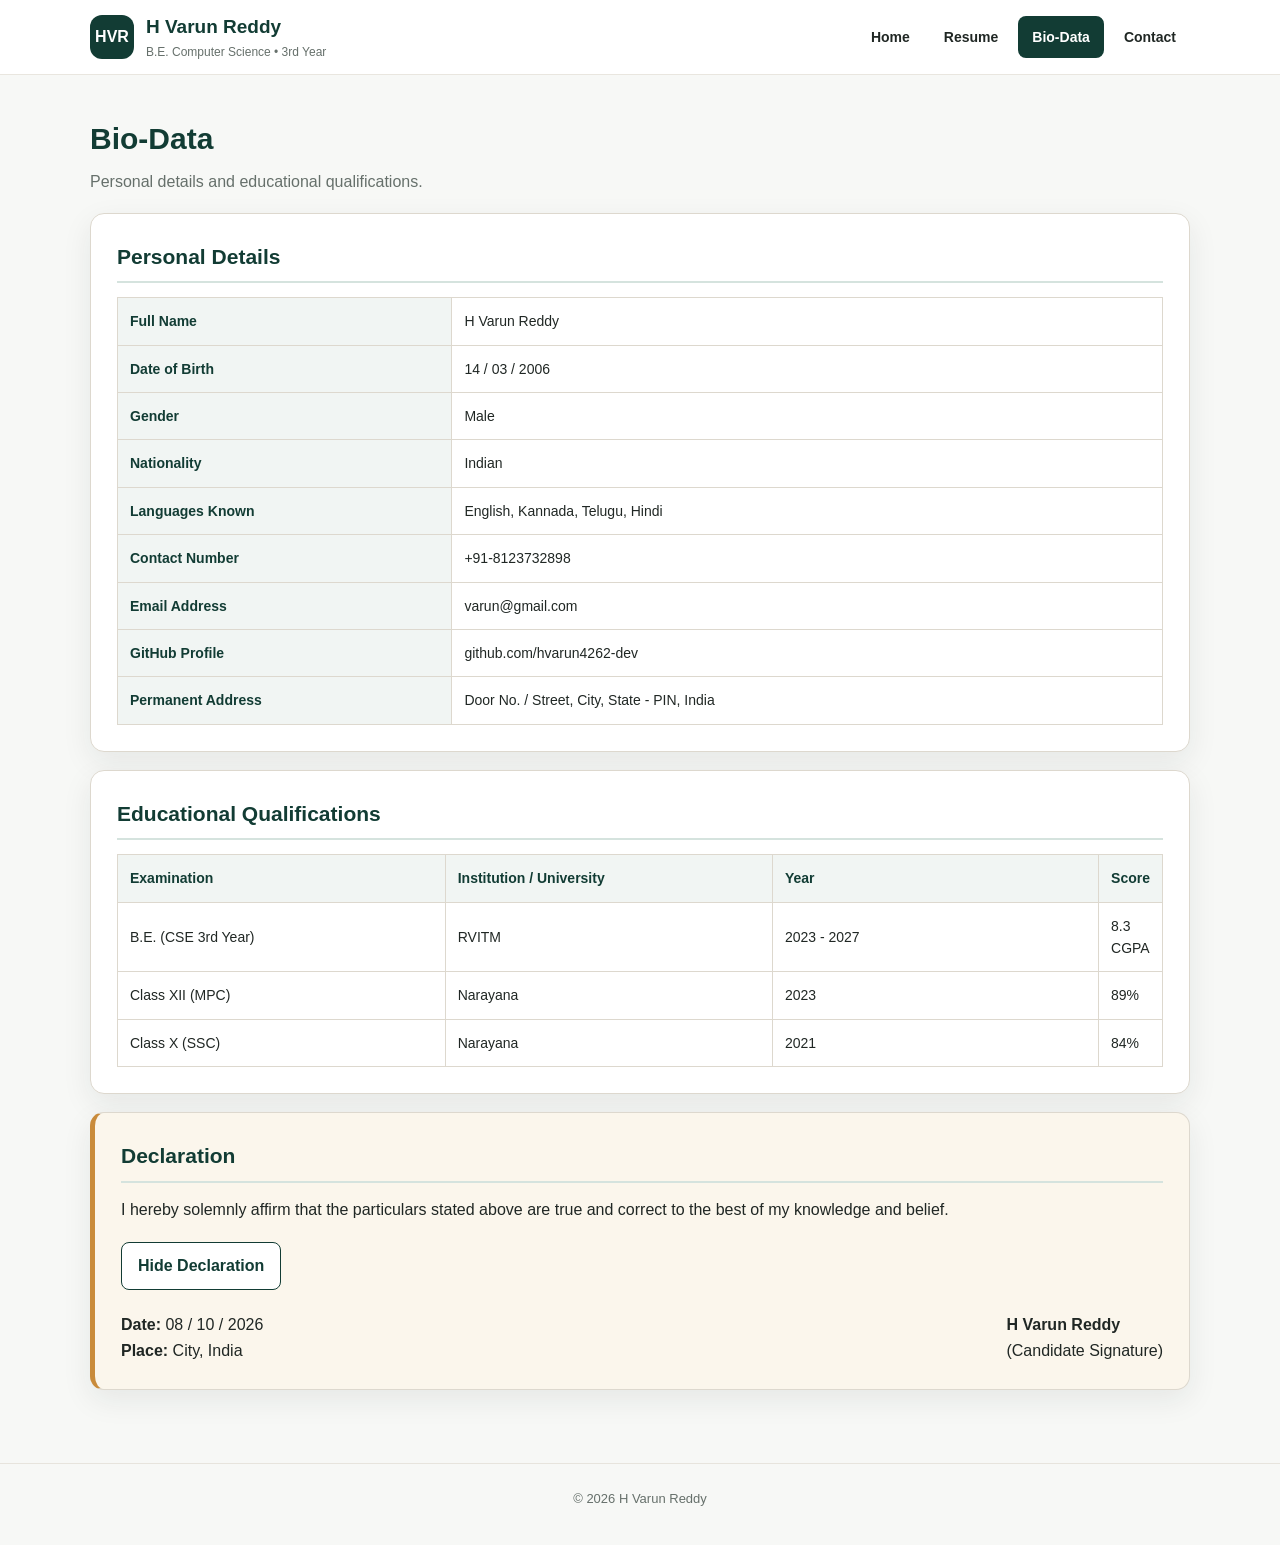
==== biodata.html @ 34ede999 "first commit" ====
<!DOCTYPE html>
<html lang="en">

<head>

    <meta charset="UTF-8">

    <meta name="viewport"
          content="width=device-width, initial-scale=1.0">

    <title>Bio-Data | H Varun Reddy</title>

    <link rel="stylesheet"
          href="style.css">

</head>

<body>


    <!-- Header -->
    <header>

        <div class="container navbar">

            <div class="brand">

                <div class="logo">
                    HVR
                </div>

                <div>

                    <h1>
                        H Varun Reddy
                    </h1>

                    <p>
                        B.E. Computer Science • 3rd Year
                    </p>

                </div>

            </div>


            <!-- Navigation -->
            <nav>

                <ul class="nav-links">

                    <li>
                        <a href="index.html">
                            Home
                        </a>
                    </li>

                    <li>
                        <a href="resume.html">
                            Resume
                        </a>
                    </li>

                    <li>
                        <a href="biodata.html"
                           class="active">

                            Bio-Data

                        </a>
                    </li>

                    <li>
                        <a href="contact.html">
                            Contact
                        </a>
                    </li>

                </ul>

            </nav>

        </div>

    </header>


    <!-- Main -->
    <main class="container">


        <!-- Heading -->
        <section class="page-heading">

            <h2>
                Bio-Data
            </h2>

            <p>
                Personal details and educational qualifications.
            </p>

        </section>


        <!-- Personal Details -->
        <section class="card">

            <h2 class="card-title">
                Personal Details
            </h2>


            <div class="table-wrap">

                <table>

                    <tr>

                        <th>
                            Full Name
                        </th>

                        <td>
                            H Varun Reddy
                        </td>

                    </tr>


                    <tr>

                        <th>
                            Date of Birth
                        </th>

                        <td>
                            14 / 03 / 2006
                        </td>

                    </tr>


                    <tr>

                        <th>
                            Gender
                        </th>

                        <td>
                            Male
                        </td>

                    </tr>


                    <tr>

                        <th>
                            Nationality
                        </th>

                        <td>
                            Indian
                        </td>

                    </tr>


                    <tr>

                        <th>
                            Languages Known
                        </th>

                        <td>
                            English, Kannada, Telugu, Hindi
                        </td>

                    </tr>


                    <tr>

                        <th>
                            Contact Number
                        </th>

                        <td>
                            +91-8123732898
                        </td>

                    </tr>


                    <tr>

                        <th>
                            Email Address
                        </th>

                        <td>
                            varun@gmail.com
                        </td>

                    </tr>


                    <tr>

                        <th>
                            GitHub Profile
                        </th>

                        <td>

                            <a href="https://github.com/hvarun4262-dev"
                               target="_blank">

                                github.com/hvarun4262-dev

                            </a>

                        </td>

                    </tr>


                    <tr>

                        <th>
                            Permanent Address
                        </th>

                        <td>
                            Door No. / Street, City,
                            State - PIN, India
                        </td>

                    </tr>

                </table>

            </div>

        </section>


        <!-- Educational Qualification -->
        <section class="card">

            <h2 class="card-title">
                Educational Qualifications
            </h2>


            <div class="table-wrap">

                <table>

                    <thead>

                        <tr>

                            <th>
                                Examination
                            </th>

                            <th>
                                Institution / University
                            </th>

                            <th>
                                Year
                            </th>

                            <th>
                                Score
                            </th>

                        </tr>

                    </thead>


                    <tbody>

                        <tr>

                            <td>
                                B.E. (CSE 3rd Year)
                            </td>

                            <td>
                                RVITM
                            </td>

                            <td>
                                2023 - 2027
                            </td>

                            <td>
                                8.3 CGPA
                            </td>

                        </tr>


                        <tr>

                            <td>
                                Class XII (MPC)
                            </td>

                            <td>
                                Narayana
                            </td>

                            <td>
                                2023
                            </td>

                            <td>
                                89%
                            </td>

                        </tr>


                        <tr>

                            <td>
                                Class X (SSC)
                            </td>

                            <td>
                                Narayana
                            </td>

                            <td>
                                2021
                            </td>

                            <td>
                                84%
                            </td>

                        </tr>

                    </tbody>

                </table>

            </div>

        </section>


        <!-- Declaration -->
        <section class="card declaration">

            <h2 class="card-title">
                Declaration
            </h2>

            <p id="declarationText">

                I hereby solemnly affirm that the particulars
                stated above are true and correct to the best of
                my knowledge and belief.

            </p>


            <div class="button-row">

                <button
                    class="btn"
                    id="toggleDeclaration"
                    type="button">

                    Hide Declaration

                </button>

            </div>


            <div class="signature-area">

                <div>

                    <p>
                        <strong>Date:</strong>
                        08 / 10 / 2026
                    </p>

                    <p>
                        <strong>Place:</strong>
                        City, India
                    </p>

                </div>


                <div>

                    <p>
                        <strong>
                            H Varun Reddy
                        </strong>
                    </p>

                    <p>
                        (Candidate Signature)
                    </p>

                </div>

            </div>

        </section>

    </main>


    <!-- Footer -->
    <footer>

        <p>

            &copy;
            <span id="currentYear"></span>
            H Varun Reddy

        </p>

    </footer>


    <!-- jQuery -->
    <script src="https://code.jquery.com/jquery-3.7.1.min.js"></script>

    <!-- JavaScript -->
    <script src="script.js"></script>

</body>

</html>
---- style.css ----
/* ================================
   GENERAL STYLING
================================ */

:root {

    --primary: #123c34;
    --primary-light: #eaf4f1;
    --accent: #c98b3b;

    --cream: #fbf6ec;
    --white: #ffffff;

    --text: #202724;
    --muted: #66706b;

    --border: #ddd8ce;

    --shadow:
        0 10px 30px rgba(24, 38, 32, 0.08);
}


* {

    box-sizing: border-box;

    margin: 0;

    padding: 0;
}


html {

    scroll-behavior: smooth;
}


body {

    font-family:
        Arial,
        Helvetica,
        sans-serif;

    background: #f7f8f6;

    color: var(--text);

    line-height: 1.6;
}


a {

    text-decoration: none;

    color: inherit;
}


button,
input,
textarea {

    font: inherit;
}


.container {

    width: 92%;

    max-width: 1100px;

    margin: auto;
}


/* ================================
   HEADER
================================ */

header {

    position: sticky;

    top: 0;

    z-index: 1000;

    background:
        rgba(255, 255, 255, 0.96);

    border-bottom:
        1px solid #e9e6df;
}


.navbar {

    min-height: 74px;

    display: flex;

    align-items: center;

    justify-content: space-between;

    gap: 25px;
}


.brand {

    display: flex;

    align-items: center;

    gap: 12px;
}


.logo {

    width: 44px;

    height: 44px;

    display: grid;

    place-items: center;

    border-radius: 12px;

    background: var(--primary);

    color: white;

    font-weight: bold;
}


.brand h1 {

    font-size: 19px;

    color: var(--primary);
}


.brand p {

    font-size: 12px;

    color: var(--muted);
}


/* ================================
   NAVIGATION
================================ */

.nav-links {

    display: flex;

    list-style: none;

    gap: 6px;
}


.nav-links a {

    display: block;

    padding: 10px 14px;

    font-size: 14px;

    font-weight: bold;

    border-radius: 8px;

    transition: 0.2s;
}


.nav-links a:hover,
.nav-links a.active {

    background: var(--primary);

    color: white;
}


/* ================================
   MAIN PAGE
================================ */

main {

    padding-bottom: 35px;
}


.page-heading {

    padding: 40px 0 18px;
}


.page-heading h2 {

    color: var(--primary);

    font-size: 30px;

    margin-bottom: 6px;
}


.page-heading p {

    color: var(--muted);
}


.card {

    background: var(--white);

    border:
        1px solid var(--border);

    border-radius: 14px;

    padding: 26px;

    margin-bottom: 18px;

    box-shadow: var(--shadow);
}


.card-title {

    color: var(--primary);

    font-size: 21px;

    margin-bottom: 14px;

    padding-bottom: 8px;

    border-bottom:
        2px solid #d5e3de;
}


/* ================================
   HOME / HERO
================================ */

.hero {

    margin-top: 34px;

    padding: 46px 38px;

    border-radius: 16px;

    border:
        1px solid #e3d7c3;

    background:
        linear-gradient(
            135deg,
            white,
            var(--cream)
        );

    box-shadow: var(--shadow);
}


.badge {

    display: inline-block;

    padding: 5px 10px;

    border-radius: 999px;

    background: var(--primary-light);

    border:
        1px solid #cfe0db;

    color: var(--primary);

    font-size: 12px;

    font-weight: bold;

    margin-bottom: 13px;
}


.hero h2 {

    color: var(--primary);

    font-size: 34px;

    margin-bottom: 4px;
}


.hero h3 {

    font-size: 18px;

    margin-bottom: 10px;
}


.hero p {

    max-width: 800px;

    color: #3e4743;
}


/* ================================
   BUTTONS
================================ */

.button-row {

    display: flex;

    flex-wrap: wrap;

    gap: 10px;

    margin-top: 20px;
}


.btn {

    display: inline-block;

    padding: 10px 16px;

    border:
        1px solid var(--primary);

    border-radius: 8px;

    background: white;

    color: var(--primary);

    font-weight: bold;

    cursor: pointer;

    transition: 0.2s;
}


.btn:hover {

    transform: translateY(-1px);
}


.btn.primary {

    background: var(--primary);

    color: white;
}


/* ================================
   TWO COLUMN GRID
================================ */

.grid-2 {

    display: grid;

    grid-template-columns:
        1fr 1fr;

    gap: 18px;

    margin-top: 18px;
}


/* ================================
   LIST
================================ */

.highlight-list {

    list-style: none;
}


.highlight-list li {

    padding: 8px 0;

    border-bottom:
        1px dashed #e2ded6;
}


.highlight-list li:last-child {

    border-bottom: none;
}


/* ================================
   RESUME
================================ */

.item {

    padding: 12px 0;

    border-bottom:
        1px solid #ece9e3;
}


.item:last-child {

    border-bottom: none;
}


.item h3 {

    font-size: 17px;

    margin-bottom: 3px;
}


.item p {

    color: #4f5753;
}


.tech {

    font-size: 14px;

    margin-top: 4px;
}


.project-no {

    color: var(--accent);

    font-weight: bold;
}


/* ================================
   TABLE
================================ */

.table-wrap {

    overflow-x: auto;
}


table {

    width: 100%;

    border-collapse: collapse;
}


th,
td {

    padding: 12px;

    border:
        1px solid var(--border);

    text-align: left;

    font-size: 14px;
}


th {

    background: #f1f5f3;

    color: var(--primary);

    width: 32%;
}


/* ================================
   DECLARATION
================================ */

.declaration {

    background: var(--cream);

    border-left:
        5px solid var(--accent);
}


.signature-area {

    display: flex;

    justify-content: space-between;

    gap: 20px;

    margin-top: 22px;
}


/* ================================
   CONTACT
================================ */

.contact-grid {

    display: grid;

    grid-template-columns:
        0.9fr 1.1fr;

    gap: 18px;
}


.contact-list {

    list-style: none;
}


.contact-list li {

    padding: 10px 0;

    border-bottom:
        1px solid #eeeae3;
}


form {

    display: grid;

    gap: 9px;
}


label {

    font-weight: bold;

    font-size: 14px;
}


input,
textarea {

    width: 100%;

    padding: 11px 12px;

    border:
        1px solid #cfcac2;

    border-radius: 8px;

    background: white;

    outline: none;
}


input:focus,
textarea:focus {

    border-color: var(--primary);

    box-shadow:
        0 0 0 3px
        rgba(18, 60, 52, 0.08);
}


textarea {

    min-height: 130px;

    resize: vertical;
}


.error {

    color: #a33b2f;

    font-size: 13px;

    min-height: 18px;
}


.success-message {

    display: none;

    padding: 10px 12px;

    border-radius: 8px;

    background: var(--primary-light);

    color: var(--primary);

    font-weight: bold;
}


/* ================================
   FOOTER
================================ */

footer {

    text-align: center;

    color: var(--muted);

    font-size: 13px;

    padding: 25px 0 35px;

    border-top:
        1px solid #e7e4dd;

    margin-top: 20px;
}


.center {

    text-align: center;
}


/* ================================
   RESPONSIVE DESIGN
================================ */

@media (max-width: 780px) {

    .navbar {

        flex-direction: column;

        align-items: flex-start;

        padding: 14px 0;
    }


    .nav-links {

        flex-wrap: wrap;
    }


    .grid-2,
    .contact-grid {

        grid-template-columns: 1fr;
    }


    .hero {

        padding: 30px 22px;
    }


    .hero h2 {

        font-size: 28px;
    }


    .signature-area {

        flex-direction: column;
    }

}
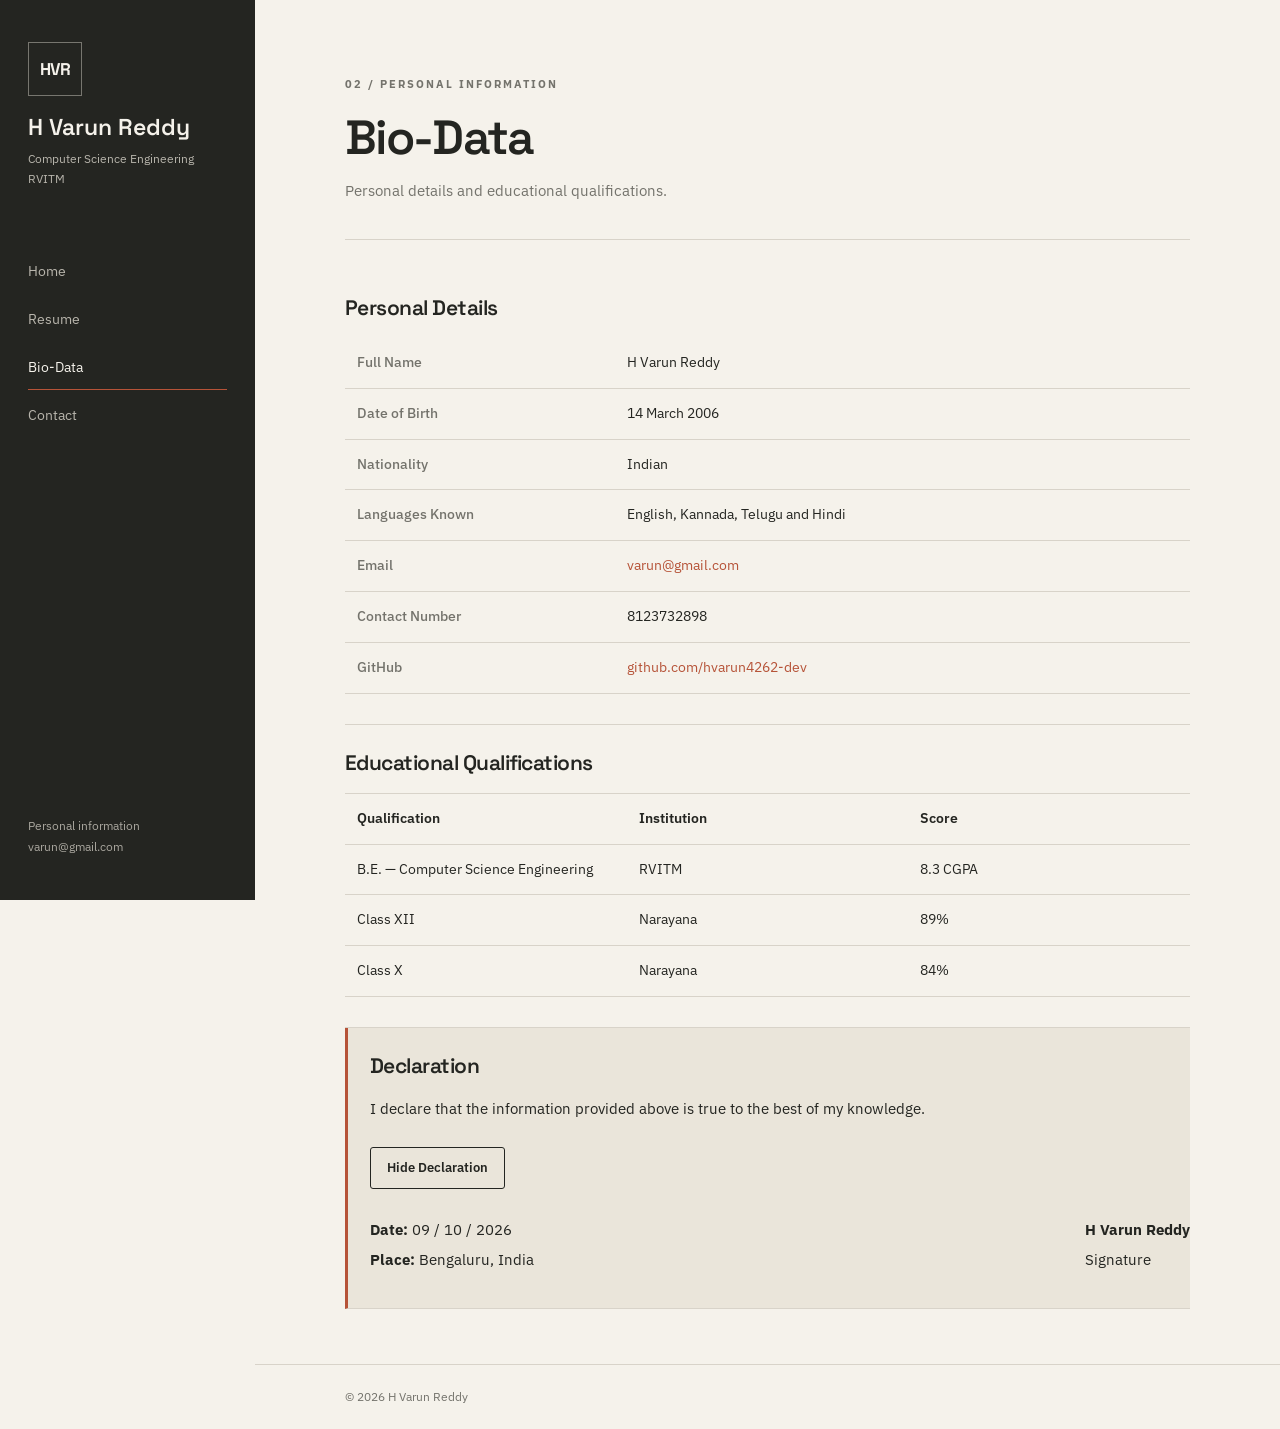
==== commit abb97625: "Refactor biodata.html, contact.html, and resume.html for improved structure and styling" ====
--- a/biodata.html
+++ b/biodata.html
@@ -1,449 +1,107 @@
 <!DOCTYPE html>
 <html lang="en">
+<head>
+    <meta charset="UTF-8">
+    <meta name="viewport" content="width=device-width, initial-scale=1.0">
+    <title>Bio-Data | H Varun Reddy</title>
+    <link rel="stylesheet" href="style.css">
+</head>
+<body>
+<header>
+    <div class="container navbar">
+        <div class="brand">
+            <div class="logo">HVR</div>
+            <div>
+                <h1>H Varun Reddy</h1>
+                <p>Computer Science Engineering<br>RVITM</p>
+            </div>
+        </div>
+        <nav aria-label="Main navigation">
+            <ul class="nav-links">
+                <li><a href="index.html">Home</a></li>
+                <li><a href="resume.html">Resume</a></li>
+                <li><a href="biodata.html" class="active">Bio-Data</a></li>
+                <li><a href="contact.html">Contact</a></li>
+            </ul>
+        </nav>
+        <div class="sidebar-note">
+            Personal information<br>
+            <a href="mailto:varun@gmail.com">varun@gmail.com</a>
+        </div>
+    </div>
+</header>
 
-<head>
+<main>
+    <section class="page-heading">
+        <p class="eyebrow">02 / Personal Information</p>
+        <h2>Bio-Data</h2>
+        <p>Personal details and educational qualifications.</p>
+    </section>
 
-    <meta charset="UTF-8">
+    <section class="card">
+        <h2 class="card-title">Personal Details</h2>
+        <div class="table-wrap">
+            <table>
+                <tbody>
+                    <tr><th>Full Name</th><td>H Varun Reddy</td></tr>
+                    <tr><th>Date of Birth</th><td>14 March 2006</td></tr>
+                    <tr><th>Nationality</th><td>Indian</td></tr>
+                    <tr><th>Languages Known</th><td>English, Kannada, Telugu and Hindi</td></tr>
+                    <tr><th>Email</th><td><a href="mailto:varun@gmail.com">varun@gmail.com</a></td></tr>
+                    <tr><th>Contact Number</th><td>8123732898</td></tr>
+                    <tr><th>GitHub</th><td><a href="https://github.com/hvarun4262-dev" target="_blank" rel="noopener noreferrer">github.com/hvarun4262-dev</a></td></tr>
+                </tbody>
+            </table>
+        </div>
+    </section>
 
-    <meta name="viewport"
-          content="width=device-width, initial-scale=1.0">
+    <section class="card">
+        <h2 class="card-title">Educational Qualifications</h2>
+        <div class="table-wrap">
+            <table>
+                <thead>
+                    <tr>
+                        <th>Qualification</th>
+                        <th>Institution</th>
+                        <th>Score</th>
+                    </tr>
+                </thead>
+                <tbody>
+                    <tr><td>B.E. — Computer Science Engineering</td><td>RVITM</td><td>8.3 CGPA</td></tr>
+                    <tr><td>Class XII</td><td>Narayana</td><td>89%</td></tr>
+                    <tr><td>Class X</td><td>Narayana</td><td>84%</td></tr>
+                </tbody>
+            </table>
+        </div>
+    </section>
 
-    <title>Bio-Data | H Varun Reddy</title>
+    <section class="card declaration">
+        <h2 class="card-title">Declaration</h2>
+        <p id="declarationText">
+            I declare that the information provided above is true
+            to the best of my knowledge.
+        </p>
+        <div class="button-row">
+            <button class="btn" id="toggleDeclaration" type="button">Hide Declaration</button>
+        </div>
+        <div class="signature-area">
+            <div>
+                <p><strong>Date:</strong> 09 / 10 / 2026</p>
+                <p><strong>Place:</strong> Bengaluru, India</p>
+            </div>
+            <div>
+                <p><strong>H Varun Reddy</strong></p>
+                <p>Signature</p>
+            </div>
+        </div>
+    </section>
+</main>
 
-    <link rel="stylesheet"
-          href="style.css">
+<footer>
+    <p>&copy; <span id="currentYear"></span> H Varun Reddy</p>
+</footer>
 
-</head>
-
-<body>
-
-
-    <!-- Header -->
-    <header>
-
-        <div class="container navbar">
-
-            <div class="brand">
-
-                <div class="logo">
-                    HVR
-                </div>
-
-                <div>
-
-                    <h1>
-                        H Varun Reddy
-                    </h1>
-
-                    <p>
-                        B.E. Computer Science • 3rd Year
-                    </p>
-
-                </div>
-
-            </div>
-
-
-            <!-- Navigation -->
-            <nav>
-
-                <ul class="nav-links">
-
-                    <li>
-                        <a href="index.html">
-                            Home
-                        </a>
-                    </li>
-
-                    <li>
-                        <a href="resume.html">
-                            Resume
-                        </a>
-                    </li>
-
-                    <li>
-                        <a href="biodata.html"
-                           class="active">
-
-                            Bio-Data
-
-                        </a>
-                    </li>
-
-                    <li>
-                        <a href="contact.html">
-                            Contact
-                        </a>
-                    </li>
-
-                </ul>
-
-            </nav>
-
-        </div>
-
-    </header>
-
-
-    <!-- Main -->
-    <main class="container">
-
-
-        <!-- Heading -->
-        <section class="page-heading">
-
-            <h2>
-                Bio-Data
-            </h2>
-
-            <p>
-                Personal details and educational qualifications.
-            </p>
-
-        </section>
-
-
-        <!-- Personal Details -->
-        <section class="card">
-
-            <h2 class="card-title">
-                Personal Details
-            </h2>
-
-
-            <div class="table-wrap">
-
-                <table>
-
-                    <tr>
-
-                        <th>
-                            Full Name
-                        </th>
-
-                        <td>
-                            H Varun Reddy
-                        </td>
-
-                    </tr>
-
-
-                    <tr>
-
-                        <th>
-                            Date of Birth
-                        </th>
-
-                        <td>
-                            14 / 03 / 2006
-                        </td>
-
-                    </tr>
-
-
-                    <tr>
-
-                        <th>
-                            Gender
-                        </th>
-
-                        <td>
-                            Male
-                        </td>
-
-                    </tr>
-
-
-                    <tr>
-
-                        <th>
-                            Nationality
-                        </th>
-
-                        <td>
-                            Indian
-                        </td>
-
-                    </tr>
-
-
-                    <tr>
-
-                        <th>
-                            Languages Known
-                        </th>
-
-                        <td>
-                            English, Kannada, Telugu, Hindi
-                        </td>
-
-                    </tr>
-
-
-                    <tr>
-
-                        <th>
-                            Contact Number
-                        </th>
-
-                        <td>
-                            +91-8123732898
-                        </td>
-
-                    </tr>
-
-
-                    <tr>
-
-                        <th>
-                            Email Address
-                        </th>
-
-                        <td>
-                            varun@gmail.com
-                        </td>
-
-                    </tr>
-
-
-                    <tr>
-
-                        <th>
-                            GitHub Profile
-                        </th>
-
-                        <td>
-
-                            <a href="https://github.com/hvarun4262-dev"
-                               target="_blank">
-
-                                github.com/hvarun4262-dev
-
-                            </a>
-
-                        </td>
-
-                    </tr>
-
-
-                    <tr>
-
-                        <th>
-                            Permanent Address
-                        </th>
-
-                        <td>
-                            Door No. / Street, City,
-                            State - PIN, India
-                        </td>
-
-                    </tr>
-
-                </table>
-
-            </div>
-
-        </section>
-
-
-        <!-- Educational Qualification -->
-        <section class="card">
-
-            <h2 class="card-title">
-                Educational Qualifications
-            </h2>
-
-
-            <div class="table-wrap">
-
-                <table>
-
-                    <thead>
-
-                        <tr>
-
-                            <th>
-                                Examination
-                            </th>
-
-                            <th>
-                                Institution / University
-                            </th>
-
-                            <th>
-                                Year
-                            </th>
-
-                            <th>
-                                Score
-                            </th>
-
-                        </tr>
-
-                    </thead>
-
-
-                    <tbody>
-
-                        <tr>
-
-                            <td>
-                                B.E. (CSE 3rd Year)
-                            </td>
-
-                            <td>
-                                RVITM
-                            </td>
-
-                            <td>
-                                2023 - 2027
-                            </td>
-
-                            <td>
-                                8.3 CGPA
-                            </td>
-
-                        </tr>
-
-
-                        <tr>
-
-                            <td>
-                                Class XII (MPC)
-                            </td>
-
-                            <td>
-                                Narayana
-                            </td>
-
-                            <td>
-                                2023
-                            </td>
-
-                            <td>
-                                89%
-                            </td>
-
-                        </tr>
-
-
-                        <tr>
-
-                            <td>
-                                Class X (SSC)
-                            </td>
-
-                            <td>
-                                Narayana
-                            </td>
-
-                            <td>
-                                2021
-                            </td>
-
-                            <td>
-                                84%
-                            </td>
-
-                        </tr>
-
-                    </tbody>
-
-                </table>
-
-            </div>
-
-        </section>
-
-
-        <!-- Declaration -->
-        <section class="card declaration">
-
-            <h2 class="card-title">
-                Declaration
-            </h2>
-
-            <p id="declarationText">
-
-                I hereby solemnly affirm that the particulars
-                stated above are true and correct to the best of
-                my knowledge and belief.
-
-            </p>
-
-
-            <div class="button-row">
-
-                <button
-                    class="btn"
-                    id="toggleDeclaration"
-                    type="button">
-
-                    Hide Declaration
-
-                </button>
-
-            </div>
-
-
-            <div class="signature-area">
-
-                <div>
-
-                    <p>
-                        <strong>Date:</strong>
-                        08 / 10 / 2026
-                    </p>
-
-                    <p>
-                        <strong>Place:</strong>
-                        City, India
-                    </p>
-
-                </div>
-
-
-                <div>
-
-                    <p>
-                        <strong>
-                            H Varun Reddy
-                        </strong>
-                    </p>
-
-                    <p>
-                        (Candidate Signature)
-                    </p>
-
-                </div>
-
-            </div>
-
-        </section>
-
-    </main>
-
-
-    <!-- Footer -->
-    <footer>
-
-        <p>
-
-            &copy;
-            <span id="currentYear"></span>
-            H Varun Reddy
-
-        </p>
-
-    </footer>
-
-
-    <!-- jQuery -->
-    <script src="https://code.jquery.com/jquery-3.7.1.min.js"></script>
-
-    <!-- JavaScript -->
-    <script src="script.js"></script>
-
+<script src="https://code.jquery.com/jquery-3.7.1.min.js"></script>
+<script src="script.js"></script>
 </body>
-
 </html>
--- a/style.css
+++ b/style.css
@@ -1,732 +1,622 @@
-/* ================================
-   GENERAL STYLING
-================================ */
+/* =====================================
+   H VARUN REDDY — PERSONAL WEBSITE
+   ===================================== */
+
+@import url('https://fonts.googleapis.com/css2?family=IBM+Plex+Sans:wght@400;500;600;700&family=Space+Grotesk:wght@400;500;600;700&display=swap');
 
 :root {
-
-    --primary: #123c34;
-    --primary-light: #eaf4f1;
-    --accent: #c98b3b;
-
-    --cream: #fbf6ec;
-    --white: #ffffff;
-
-    --text: #202724;
-    --muted: #66706b;
-
-    --border: #ddd8ce;
-
-    --shadow:
-        0 10px 30px rgba(24, 38, 32, 0.08);
-}
-
+    --paper: #F5F2EB;
+    --ink: #242521;
+    --muted: #74736C;
+    --accent: #B65338;
+    --line: #D8D3C9;
+    --soft: #EAE5DA;
+    --white: #FFFFFF;
+}
 
 * {
-
     box-sizing: border-box;
-
     margin: 0;
-
     padding: 0;
 }
 
-
 html {
-
     scroll-behavior: smooth;
 }
 
-
 body {
-
-    font-family:
-        Arial,
-        Helvetica,
-        sans-serif;
-
-    background: #f7f8f6;
-
-    color: var(--text);
-
-    line-height: 1.6;
-}
-
+    font-family: 'IBM Plex Sans', sans-serif;
+    background: var(--paper);
+    color: var(--ink);
+    line-height: 1.7;
+    font-size: 15px;
+}
+
+h1, h2, h3, h4 {
+    font-family: 'Space Grotesk', sans-serif;
+    font-weight: 600;
+    line-height: 1.2;
+}
 
 a {
-
+    color: inherit;
     text-decoration: none;
-
-    color: inherit;
-}
-
-
-button,
-input,
-textarea {
-
+}
+
+a:hover {
+    color: var(--accent);
+}
+
+button, input, textarea {
     font: inherit;
 }
 
-
-.container {
-
-    width: 92%;
-
-    max-width: 1100px;
-
-    margin: auto;
-}
-
-
-/* ================================
-   HEADER
-================================ */
+img {
+    max-width: 100%;
+}
+
+/* =====================================
+   LEFT SIDEBAR
+   ===================================== */
 
 header {
-
-    position: sticky;
-
+    position: fixed;
+    left: 0;
     top: 0;
-
-    z-index: 1000;
-
-    background:
-        rgba(255, 255, 255, 0.96);
-
-    border-bottom:
-        1px solid #e9e6df;
-}
-
+    width: 255px;
+    height: 100vh;
+    padding: 42px 28px;
+    background: var(--ink);
+    color: var(--paper);
+    display: flex;
+    flex-direction: column;
+    z-index: 100;
+}
 
 .navbar {
-
-    min-height: 74px;
-
     display: flex;
-
-    align-items: center;
-
-    justify-content: space-between;
-
-    gap: 25px;
-}
-
+    flex-direction: column;
+    height: 100%;
+    align-items: stretch;
+}
 
 .brand {
-
     display: flex;
-
-    align-items: center;
-
-    gap: 12px;
-}
-
+    flex-direction: column;
+    align-items: flex-start;
+    gap: 18px;
+}
 
 .logo {
-
-    width: 44px;
-
-    height: 44px;
-
+    width: 54px;
+    height: 54px;
+    border: 1px solid #77766F;
     display: grid;
-
     place-items: center;
-
-    border-radius: 12px;
-
-    background: var(--primary);
-
-    color: white;
-
-    font-weight: bold;
-}
-
+    font-family: 'Space Grotesk', sans-serif;
+    font-size: 17px;
+    font-weight: 700;
+    letter-spacing: -1px;
+}
 
 .brand h1 {
-
-    font-size: 19px;
-
-    color: var(--primary);
-}
-
+    color: var(--paper);
+    font-size: 23px;
+    max-width: 190px;
+}
 
 .brand p {
-
+    color: #B8B5AC;
     font-size: 12px;
-
-    color: var(--muted);
-}
-
-
-/* ================================
-   NAVIGATION
-================================ */
+    margin-top: 7px;
+}
+
+nav {
+    margin-top: 62px;
+}
 
 .nav-links {
-
+    list-style: none;
     display: flex;
-
-    list-style: none;
-
-    gap: 6px;
-}
-
+    flex-direction: column;
+    gap: 5px;
+}
 
 .nav-links a {
-
     display: block;
-
-    padding: 10px 14px;
-
+    padding: 9px 0;
+    color: #B8B5AC;
+    border-bottom: 1px solid transparent;
     font-size: 14px;
-
-    font-weight: bold;
-
-    border-radius: 8px;
-
-    transition: 0.2s;
-}
-
+    transition: color 0.2s, border-color 0.2s;
+}
 
 .nav-links a:hover,
 .nav-links a.active {
-
-    background: var(--primary);
-
-    color: white;
-}
-
-
-/* ================================
-   MAIN PAGE
-================================ */
+    color: var(--paper);
+    border-bottom-color: var(--accent);
+}
+
+.sidebar-note {
+    margin-top: auto;
+    color: #A9A69E;
+    font-size: 12px;
+    line-height: 1.8;
+    padding-top: 30px;
+}
+
+/* =====================================
+   MAIN CONTENT
+   ===================================== */
 
 main {
-
-    padding-bottom: 35px;
-}
-
+    margin-left: 255px;
+    max-width: 1100px;
+    padding: 55px 7%;
+    min-height: calc(100vh - 100px);
+}
 
 .page-heading {
-
-    padding: 40px 0 18px;
-}
-
+    padding: 20px 0 35px;
+    border-bottom: 1px solid var(--line);
+    margin-bottom: 30px;
+}
+
+.eyebrow {
+    color: var(--accent);
+    font-size: 11px;
+    font-weight: 700;
+    letter-spacing: 2px;
+    text-transform: uppercase;
+    margin-bottom: 15px;
+}
 
 .page-heading h2 {
-
-    color: var(--primary);
-
-    font-size: 30px;
-
-    margin-bottom: 6px;
-}
-
+    font-size: clamp(32px, 4vw, 48px);
+    letter-spacing: -1.8px;
+    margin-bottom: 12px;
+}
 
 .page-heading p {
-
+    max-width: 650px;
     color: var(--muted);
 }
 
+/* =====================================
+   HOME INTRODUCTION
+   ===================================== */
+
+.hero {
+    padding: 35px 0 45px;
+    border-bottom: 1px solid var(--line);
+}
+
+.hero h2 {
+    font-size: clamp(40px, 6vw, 68px);
+    letter-spacing: -3px;
+    max-width: 700px;
+    margin: 18px 0;
+}
+
+.hero h3 {
+    font-size: 17px;
+    font-weight: 500;
+    margin-bottom: 18px;
+}
+
+.hero p {
+    max-width: 660px;
+    color: #55564F;
+}
+
+.badge {
+    display: inline-block;
+    color: var(--accent);
+    font-size: 11px;
+    font-weight: 700;
+    letter-spacing: 1.8px;
+    text-transform: uppercase;
+}
+
+.button-row {
+    display: flex;
+    flex-wrap: wrap;
+    gap: 12px;
+    margin-top: 25px;
+}
+
+.btn {
+    display: inline-block;
+    border: 1px solid var(--ink);
+    padding: 9px 16px;
+    background: transparent;
+    color: var(--ink);
+    cursor: pointer;
+    border-radius: 3px;
+    font-size: 13px;
+    font-weight: 600;
+    transition: background 0.2s, color 0.2s;
+}
+
+.btn:hover {
+    background: var(--ink);
+    color: var(--paper);
+}
+
+.btn.primary {
+    background: var(--accent);
+    border-color: var(--accent);
+    color: var(--white);
+}
+
+.btn.primary:hover {
+    background: var(--ink);
+    border-color: var(--ink);
+}
+
+/* =====================================
+   SECTION LAYOUT
+   ===================================== */
+
+section {
+    margin-bottom: 35px;
+}
 
 .card {
-
-    background: var(--white);
-
-    border:
-        1px solid var(--border);
-
-    border-radius: 14px;
-
-    padding: 26px;
-
+    background: transparent;
+    border: none;
+    border-bottom: 1px solid var(--line);
+    border-radius: 0;
+    padding: 25px 0 30px;
+    margin-bottom: 0;
+    box-shadow: none;
+}
+
+.card-title {
+    color: var(--ink);
+    font-size: 21px;
+    letter-spacing: -0.5px;
     margin-bottom: 18px;
-
-    box-shadow: var(--shadow);
-}
-
-
-.card-title {
-
-    color: var(--primary);
-
-    font-size: 21px;
-
-    margin-bottom: 14px;
-
-    padding-bottom: 8px;
-
-    border-bottom:
-        2px solid #d5e3de;
-}
-
-
-/* ================================
-   HOME / HERO
-================================ */
-
-.hero {
-
-    margin-top: 34px;
-
-    padding: 46px 38px;
-
-    border-radius: 16px;
-
-    border:
-        1px solid #e3d7c3;
-
-    background:
-        linear-gradient(
-            135deg,
-            white,
-            var(--cream)
-        );
-
-    box-shadow: var(--shadow);
-}
-
-
-.badge {
-
-    display: inline-block;
-
-    padding: 5px 10px;
-
-    border-radius: 999px;
-
-    background: var(--primary-light);
-
-    border:
-        1px solid #cfe0db;
-
-    color: var(--primary);
-
+    padding: 0;
+    border: none;
+}
+
+.grid-2 {
+    display: grid;
+    grid-template-columns: 1fr 1fr;
+    column-gap: 45px;
+    margin-top: 10px;
+}
+
+.highlight-list {
+    list-style: none;
+}
+
+.highlight-list li {
+    padding: 10px 0;
+    border-bottom: 1px solid var(--line);
+}
+
+.highlight-list li:last-child {
+    border-bottom: none;
+}
+
+.highlight-list strong {
+    font-weight: 600;
+}
+
+/* =====================================
+   RESUME
+   ===================================== */
+
+.item {
+    display: grid;
+    grid-template-columns: minmax(150px, 0.7fr) 1.3fr;
+    gap: 15px;
+    padding: 20px 0;
+    border-bottom: 1px solid var(--line);
+}
+
+.item:last-child {
+    border-bottom: none;
+}
+
+.item h3 {
+    font-size: 16px;
+    font-weight: 600;
+}
+
+.item p {
+    color: #55564F;
+}
+
+.tech {
+    font-size: 13px;
+    margin-top: 5px;
+}
+
+.project-no {
+    color: var(--accent);
+    margin-right: 5px;
+}
+
+/* =====================================
+   TABLES / BIO-DATA
+   ===================================== */
+
+.table-wrap {
+    overflow-x: auto;
+}
+
+table {
+    width: 100%;
+    border-collapse: collapse;
+    background: transparent;
+}
+
+th, td {
+    padding: 13px 12px;
+    text-align: left;
+    vertical-align: top;
+    border-bottom: 1px solid var(--line);
+    font-size: 14px;
+}
+
+th {
+    width: 32%;
+    background: transparent;
+    color: var(--muted);
+    font-weight: 500;
+}
+
+td a {
+    color: var(--accent);
+    overflow-wrap: anywhere;
+}
+
+thead th {
+    color: var(--ink);
+    border-top: 1px solid var(--line);
+    font-weight: 600;
+}
+
+/* =====================================
+   DECLARATION
+   ===================================== */
+
+.declaration {
+    border-left: 3px solid var(--accent);
+    padding-left: 22px;
+    background: var(--soft);
+}
+
+.signature-area {
+    display: flex;
+    justify-content: space-between;
+    gap: 20px;
+    margin-top: 28px;
+}
+
+.signature-area p {
+    margin-bottom: 5px;
+}
+
+/* =====================================
+   CONTACT
+   ===================================== */
+
+.contact-grid {
+    display: grid;
+    grid-template-columns: 0.8fr 1.2fr;
+    gap: 50px;
+}
+
+.contact-list {
+    list-style: none;
+}
+
+.contact-list li {
+    padding: 12px 0;
+    border-bottom: 1px solid var(--line);
+    overflow-wrap: anywhere;
+}
+
+.contact-list strong {
+    display: block;
     font-size: 12px;
-
-    font-weight: bold;
-
-    margin-bottom: 13px;
-}
-
-
-.hero h2 {
-
-    color: var(--primary);
-
-    font-size: 34px;
-
-    margin-bottom: 4px;
-}
-
-
-.hero h3 {
-
-    font-size: 18px;
-
-    margin-bottom: 10px;
-}
-
-
-.hero p {
-
-    max-width: 800px;
-
-    color: #3e4743;
-}
-
-
-/* ================================
-   BUTTONS
-================================ */
-
-.button-row {
-
-    display: flex;
-
-    flex-wrap: wrap;
-
-    gap: 10px;
-
-    margin-top: 20px;
-}
-
-
-.btn {
-
-    display: inline-block;
-
-    padding: 10px 16px;
-
-    border:
-        1px solid var(--primary);
-
-    border-radius: 8px;
-
-    background: white;
-
-    color: var(--primary);
-
-    font-weight: bold;
-
-    cursor: pointer;
-
-    transition: 0.2s;
-}
-
-
-.btn:hover {
-
-    transform: translateY(-1px);
-}
-
-
-.btn.primary {
-
-    background: var(--primary);
-
-    color: white;
-}
-
-
-/* ================================
-   TWO COLUMN GRID
-================================ */
-
-.grid-2 {
-
+    color: var(--muted);
+    font-weight: 500;
+    text-transform: uppercase;
+    letter-spacing: 0.6px;
+}
+
+.contact-list a {
+    color: var(--accent);
+}
+
+form {
     display: grid;
-
-    grid-template-columns:
-        1fr 1fr;
-
-    gap: 18px;
-
-    margin-top: 18px;
-}
-
-
-/* ================================
-   LIST
-================================ */
-
-.highlight-list {
-
-    list-style: none;
-}
-
-
-.highlight-list li {
-
-    padding: 8px 0;
-
-    border-bottom:
-        1px dashed #e2ded6;
-}
-
-
-.highlight-list li:last-child {
-
-    border-bottom: none;
-}
-
-
-/* ================================
-   RESUME
-================================ */
-
-.item {
-
-    padding: 12px 0;
-
-    border-bottom:
-        1px solid #ece9e3;
-}
-
-
-.item:last-child {
-
-    border-bottom: none;
-}
-
-
-.item h3 {
-
-    font-size: 17px;
-
-    margin-bottom: 3px;
-}
-
-
-.item p {
-
-    color: #4f5753;
-}
-
-
-.tech {
-
-    font-size: 14px;
-
-    margin-top: 4px;
-}
-
-
-.project-no {
-
-    color: var(--accent);
-
-    font-weight: bold;
-}
-
-
-/* ================================
-   TABLE
-================================ */
-
-.table-wrap {
-
-    overflow-x: auto;
-}
-
-
-table {
-
+    gap: 8px;
+}
+
+label {
+    margin-top: 10px;
+    font-weight: 600;
+    font-size: 13px;
+}
+
+input, textarea {
     width: 100%;
-
-    border-collapse: collapse;
-}
-
-
-th,
-td {
-
+    padding: 11px 12px;
+    border: 1px solid var(--line);
+    border-radius: 3px;
+    background: #FBF9F4;
+    color: var(--ink);
+    outline: none;
+}
+
+input:focus, textarea:focus {
+    border-color: var(--accent);
+}
+
+textarea {
+    min-height: 130px;
+    resize: vertical;
+}
+
+.error {
+    color: #A13F2B;
+    font-size: 12px;
+    min-height: 16px;
+}
+
+.success-message {
+    display: none;
     padding: 12px;
-
-    border:
-        1px solid var(--border);
-
-    text-align: left;
-
-    font-size: 14px;
-}
-
-
-th {
-
-    background: #f1f5f3;
-
-    color: var(--primary);
-
-    width: 32%;
-}
-
-
-/* ================================
-   DECLARATION
-================================ */
-
-.declaration {
-
-    background: var(--cream);
-
-    border-left:
-        5px solid var(--accent);
-}
-
-
-.signature-area {
-
-    display: flex;
-
-    justify-content: space-between;
-
-    gap: 20px;
-
-    margin-top: 22px;
-}
-
-
-/* ================================
-   CONTACT
-================================ */
-
-.contact-grid {
-
-    display: grid;
-
-    grid-template-columns:
-        0.9fr 1.1fr;
-
-    gap: 18px;
-}
-
-
-.contact-list {
-
-    list-style: none;
-}
-
-
-.contact-list li {
-
-    padding: 10px 0;
-
-    border-bottom:
-        1px solid #eeeae3;
-}
-
-
-form {
-
-    display: grid;
-
-    gap: 9px;
-}
-
-
-label {
-
-    font-weight: bold;
-
-    font-size: 14px;
-}
-
-
-input,
-textarea {
-
-    width: 100%;
-
-    padding: 11px 12px;
-
-    border:
-        1px solid #cfcac2;
-
-    border-radius: 8px;
-
-    background: white;
-
-    outline: none;
-}
-
-
-input:focus,
-textarea:focus {
-
-    border-color: var(--primary);
-
-    box-shadow:
-        0 0 0 3px
-        rgba(18, 60, 52, 0.08);
-}
-
-
-textarea {
-
-    min-height: 130px;
-
-    resize: vertical;
-}
-
-
-.error {
-
-    color: #a33b2f;
-
-    font-size: 13px;
-
-    min-height: 18px;
-}
-
-
-.success-message {
-
-    display: none;
-
-    padding: 10px 12px;
-
-    border-radius: 8px;
-
-    background: var(--primary-light);
-
-    color: var(--primary);
-
-    font-weight: bold;
-}
-
-
-/* ================================
+    background: #E5E8DC;
+    border-left: 3px solid #596C45;
+    color: var(--ink);
+}
+
+/* =====================================
    FOOTER
-================================ */
+   ===================================== */
 
 footer {
-
-    text-align: center;
-
+    margin-left: 255px;
+    padding: 22px 7%;
+    border-top: 1px solid var(--line);
     color: var(--muted);
-
-    font-size: 13px;
-
-    padding: 25px 0 35px;
-
-    border-top:
-        1px solid #e7e4dd;
-
-    margin-top: 20px;
-}
-
-
-.center {
-
-    text-align: center;
-}
-
-
-/* ================================
+    font-size: 12px;
+}
+
+/* =====================================
    RESPONSIVE DESIGN
-================================ */
-
-@media (max-width: 780px) {
+   ===================================== */
+
+@media (max-width: 850px) {
+    header {
+        position: relative;
+        width: 100%;
+        height: auto;
+        padding: 22px 6%;
+    }
 
     .navbar {
-
+        height: auto;
+    }
+
+    .brand {
+        flex-direction: row;
+        align-items: center;
+    }
+
+    .brand h1 {
+        font-size: 20px;
+    }
+
+    nav {
+        margin-top: 20px;
+    }
+
+    .nav-links {
+        flex-direction: row;
+        flex-wrap: wrap;
+        gap: 15px;
+    }
+
+    .nav-links a {
+        padding: 7px 0;
+    }
+
+    .sidebar-note {
+        display: none;
+    }
+
+    main {
+        margin-left: 0;
+        padding: 35px 6%;
+    }
+
+    footer {
+        margin-left: 0;
+        padding: 20px 6%;
+    }
+
+    .contact-grid {
+        grid-template-columns: 1fr;
+        gap: 20px;
+    }
+
+    .grid-2 {
+        grid-template-columns: 1fr;
+        gap: 0;
+    }
+}
+
+@media (max-width: 560px) {
+    .hero h2 {
+        letter-spacing: -1.5px;
+    }
+
+    .item {
+        grid-template-columns: 1fr;
+        gap: 5px;
+    }
+
+    .signature-area {
         flex-direction: column;
-
-        align-items: flex-start;
-
-        padding: 14px 0;
-    }
-
-
-    .nav-links {
-
-        flex-wrap: wrap;
-    }
-
-
-    .grid-2,
-    .contact-grid {
-
-        grid-template-columns: 1fr;
-    }
-
-
-    .hero {
-
-        padding: 30px 22px;
-    }
-
-
-    .hero h2 {
-
-        font-size: 28px;
-    }
-
-
-    .signature-area {
-
-        flex-direction: column;
-    }
-
+    }
+
+    .page-heading h2 {
+        font-size: 34px;
+    }
+
+    .card {
+        padding: 22px 0;
+    }
+
+    th, td {
+        padding: 10px 8px;
+        font-size: 12px;
+    }
+}
+
+/* =====================================
+   PRINT
+   ===================================== */
+
+@media print {
+    header {
+        position: static;
+        width: 100%;
+        height: auto;
+        background: white;
+        color: black;
+    }
+
+    .brand h1,
+    .brand p {
+        color: black;
+    }
+
+    nav,
+    .button-row,
+    footer {
+        display: none;
+    }
+
+    main {
+        margin: 0;
+        padding: 20px;
+    }
+
+    body {
+        background: white;
+        color: black;
+    }
+
+    .card {
+        break-inside: avoid;
+    }
 }
